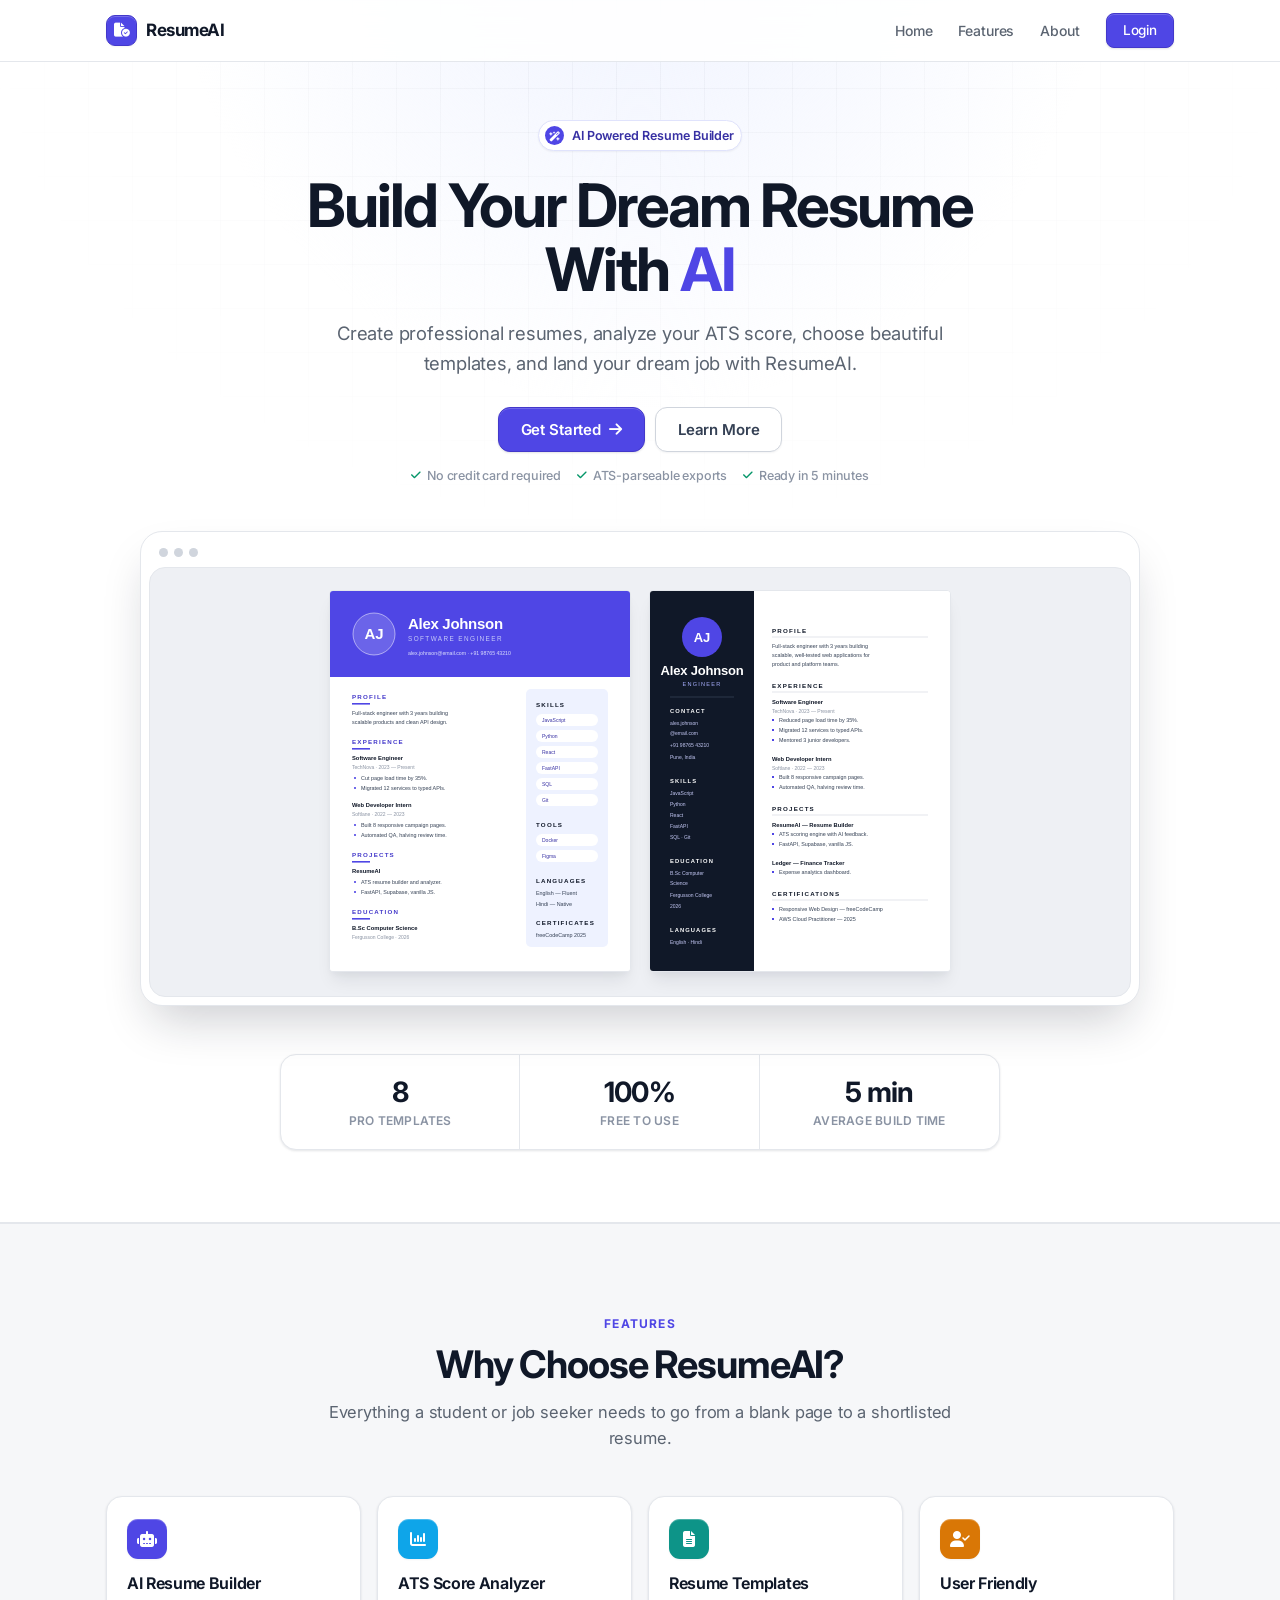
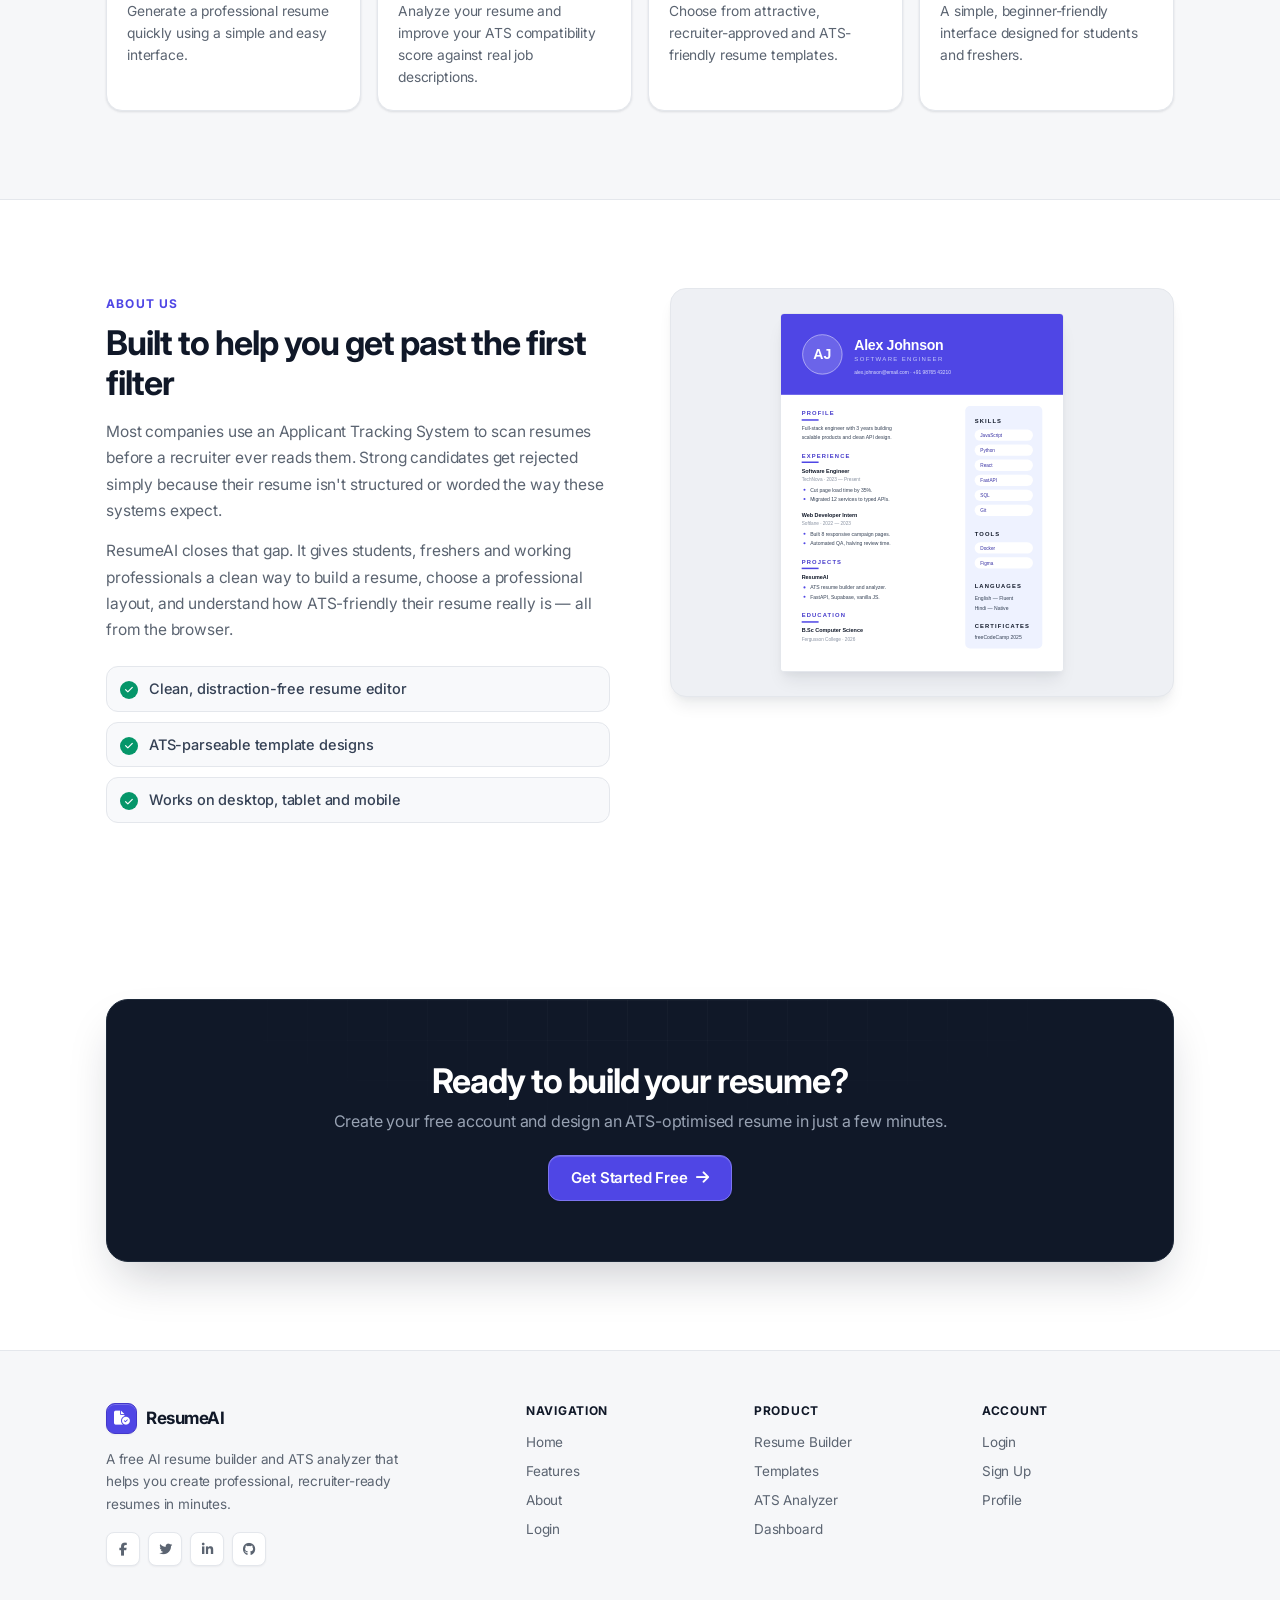
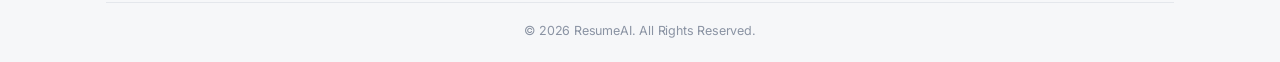
==== frontend/index.html @ 6f4b4460 "Add four resume templates and remove photo-implying shape from Creative" ====
<!DOCTYPE html>
<html lang="en">

<head>
  <meta charset="UTF-8">
  <meta name="viewport" content="width=device-width, initial-scale=1.0">
  <title>ResumeAI — AI Resume Builder &amp; ATS Analyzer</title>
  <meta name="description"
    content="ResumeAI helps you create ATS-friendly resumes with AI, choose professional templates and check your ATS score — free and easy to use.">
  <link rel="icon" type="image/svg+xml" href="assets/icons/favicon.svg">

  <link rel="preconnect" href="https://fonts.googleapis.com">
  <link rel="preconnect" href="https://fonts.gstatic.com" crossorigin>
  <link href="https://fonts.googleapis.com/css2?family=Poppins:wght@300;400;500;600;700&display=swap" rel="stylesheet">
  <link rel="stylesheet" href="https://cdnjs.cloudflare.com/ajax/libs/font-awesome/6.7.2/css/all.min.css">

  <link rel="stylesheet" href="css/style.css?v=13">
</head>

<body>

  <!-- ============ NAVIGATION BAR ============ -->
  <header class="navbar">
    <nav class="container nav-inner">
      <a href="index.html" class="logo">
        <span class="logo-mark"><i class="fa-solid fa-file-circle-check"></i></span>
        <span>ResumeAI</span>
      </a>

      <button class="nav-toggle" id="navToggle" aria-label="Toggle navigation menu">
        <i class="fa-solid fa-bars"></i>
      </button>

      <div class="nav-links" id="navLinks">
        <a href="index.html">Home</a>
        <a href="#features">Features</a>
        <a href="#about">About</a>
        <a href="login.html" class="btn btn-primary">Login</a>
      </div>
    </nav>
  </header>

  <main>

    <!-- ============ HERO SECTION ============ -->
    <section class="hero">
      <div class="container">
        <span class="tag"><i class="fa-solid fa-wand-magic-sparkles"></i> AI Powered Resume Builder</span>
        <h1>Build Your Dream Resume<br>With <span class="gradient-text">AI</span></h1>
        <p class="lead">
          Create professional resumes, analyze your ATS score, choose beautiful templates,
          and land your dream job with ResumeAI.
        </p>

        <div class="hero-actions">
          <a href="signup.html" class="btn btn-primary btn-lg">
            Get Started <i class="fa-solid fa-arrow-right"></i>
          </a>
          <a href="#features" class="btn btn-outline btn-lg">Learn More</a>
        </div>

        <div class="hero-note">
          <span><i class="fa-solid fa-check"></i> No credit card required</span>
          <span><i class="fa-solid fa-check"></i> ATS-parseable exports</span>
          <span><i class="fa-solid fa-check"></i> Ready in 5 minutes</span>
        </div>

        <!-- Product screenshot frame -->
        <div class="hero-shot">
          <div class="hero-shot-bar"><i></i><i></i><i></i></div>
          <div class="hero-shot-view">
            <img src="assets/images/template-modern.svg" alt="Modern resume template preview">
            <img src="assets/images/template-corporate.svg" alt="Corporate resume template preview">
          </div>
        </div>

        <div class="hero-stats">
          <div><strong>8</strong><span>Pro Templates</span></div>
          <div><strong>100%</strong><span>Free to Use</span></div>
          <div><strong>5 min</strong><span>Average Build Time</span></div>
        </div>
      </div>
    </section>

    <!-- ============ WHY CHOOSE RESUMEAI ============ -->
    <section class="section" id="features">
      <div class="container">
        <div class="section-head">
          <span class="tag">Features</span>
          <h2>Why Choose ResumeAI?</h2>
          <p>Everything a student or job seeker needs to go from a blank page to a shortlisted resume.</p>
        </div>

        <div class="feature-grid">
          <article class="card">
            <div class="card-icon"><i class="fa-solid fa-robot"></i></div>
            <h3>AI Resume Builder</h3>
            <p>Generate a professional resume quickly using a simple and easy interface.</p>
          </article>

          <article class="card">
            <div class="card-icon"><i class="fa-solid fa-chart-column"></i></div>
            <h3>ATS Score Analyzer</h3>
            <p>Analyze your resume and improve your ATS compatibility score against real job descriptions.</p>
          </article>

          <article class="card">
            <div class="card-icon"><i class="fa-solid fa-file-lines"></i></div>
            <h3>Resume Templates</h3>
            <p>Choose from attractive, recruiter-approved and ATS-friendly resume templates.</p>
          </article>

          <article class="card">
            <div class="card-icon"><i class="fa-solid fa-user-check"></i></div>
            <h3>User Friendly</h3>
            <p>A simple, beginner-friendly interface designed for students and freshers.</p>
          </article>
        </div>
      </div>
    </section>

    <!-- ============ ABOUT SECTION ============ -->
    <section class="section about" id="about">
      <div class="container about-grid">
        <div>
          <span class="tag">About Us</span>
          <h2>Built to help you get past the first filter</h2>
          <p>
            Most companies use an Applicant Tracking System to scan resumes before a
            recruiter ever reads them. Strong candidates get rejected simply because
            their resume isn't structured or worded the way these systems expect.
          </p>
          <p>
            ResumeAI closes that gap. It gives students, freshers and working
            professionals a clean way to build a resume, choose a professional layout,
            and understand how ATS-friendly their resume really is — all from the browser.
          </p>

          <ul class="about-list">
            <li><i class="fa-solid fa-check"></i> Clean, distraction-free resume editor</li>
            <li><i class="fa-solid fa-check"></i> ATS-parseable template designs</li>
            <li><i class="fa-solid fa-check"></i> Works on desktop, tablet and mobile</li>
          </ul>
        </div>

        <div class="hero-art">
          <img src="assets/images/template-modern.svg" alt="Preview of a modern ResumeAI resume template">
        </div>
      </div>
    </section>

    <!-- ============ CALL TO ACTION ============ -->
    <section class="section">
      <div class="container">
        <div class="cta-banner">
          <h2>Ready to build your resume?</h2>
          <p>Create your free account and design an ATS-optimised resume in just a few minutes.</p>
          <a href="signup.html" class="btn btn-primary btn-lg">Get Started Free <i class="fa-solid fa-arrow-right"></i></a>
        </div>
      </div>
    </section>

  </main>

  <!-- ============ FOOTER ============ -->
  <footer class="footer">
    <div class="container">
      <div class="footer-grid">
        <div class="footer-about">
          <a href="index.html" class="logo">
            <span class="logo-mark"><i class="fa-solid fa-file-circle-check"></i></span>
            <span>ResumeAI</span>
          </a>
          <p>A free AI resume builder and ATS analyzer that helps you create professional,
            recruiter-ready resumes in minutes.</p>
          <div class="footer-social">
            <a href="#" aria-label="Facebook"><i class="fa-brands fa-facebook-f"></i></a>
            <a href="#" aria-label="Twitter"><i class="fa-brands fa-twitter"></i></a>
            <a href="#" aria-label="LinkedIn"><i class="fa-brands fa-linkedin-in"></i></a>
            <a href="#" aria-label="GitHub"><i class="fa-brands fa-github"></i></a>
          </div>
        </div>

        <div>
          <h4>Navigation</h4>
          <ul class="footer-links">
            <li><a href="index.html">Home</a></li>
            <li><a href="#features">Features</a></li>
            <li><a href="#about">About</a></li>
            <li><a href="login.html">Login</a></li>
          </ul>
        </div>

        <div>
          <h4>Product</h4>
          <ul class="footer-links">
            <li><a href="buildresume.html">Resume Builder</a></li>
            <li><a href="templates.html">Templates</a></li>
            <li><a href="ats.html">ATS Analyzer</a></li>
            <li><a href="dashboard.html">Dashboard</a></li>
          </ul>
        </div>

        <div>
          <h4>Account</h4>
          <ul class="footer-links">
            <li><a href="login.html">Login</a></li>
            <li><a href="signup.html">Sign Up</a></li>
            <li><a href="profile.html">Profile</a></li>
          </ul>
        </div>
      </div>

      <div class="footer-bottom">
        <p>&copy; 2026 ResumeAI. All Rights Reserved.</p>
      </div>
    </div>
  </footer>

  <script src="js/config.js?v=13"></script>
  <script src="js/script.js?v=13"></script>
</body>

</html>
---- frontend/css/style.css ----
/* =========================================================
   SmartResumeAI — style.css (global design system + landing)
   Rich, dense SaaS product aesthetic.

   Layered neutral surfaces · indigo primary with supporting
   semantic hues · real depth (multi-layer shadows) · tighter
   information density · textured backdrops (grid + soft radial
   wash) · elevated cards with inner highlights · badge/pill
   vocabulary · richer landing with logos, metrics, screenshots.

   Loaded on every page. Legacy token NAMES (--emerald, --navy,
   --green/--amber/--red, --radius, --font-serif …) preserved so
   js/script.js and preview.css keep resolving. preview.css
   re-scopes its own palette onto .resume-paper.
   ========================================================= */
@import url('https://fonts.googleapis.com/css2?family=Inter:wght@400;450;500;600;700;800&display=swap');

/* ---------- Design tokens ---------- */
:root{
  /* Neutral ramp — layered, slightly cool */
  --bg:#ffffff;
  --bg-raise:#f6f7f9;
  --bg-sunken:#eef0f4;
  --surface:#ffffff;
  --surface-2:#f8f9fb;
  --surface-3:#f1f3f7;
  --line:#e4e7ec;
  --line-strong:#d0d5dd;

  /* Text ramp */
  --ink:#101828;
  --ink-2:#344054;
  --muted:#5b6471;
  --faint:#8a93a3;

  /* Primary — indigo */
  --accent:#4f46e5;
  --accent-600:#4338ca;
  --accent-700:#3730a3;
  --accent-400:#7c74f0;
  --accent-50:#eef2ff;
  --accent-100:#e0e3fc;
  --accent-200:#c7cbf8;

  /* Supporting semantic hues (used sparingly, for data/status) */
  --sky:#0ea5e9;      --sky-50:#f0f9ff;   --sky-100:#e0f2fe;
  --teal:#0d9488;     --teal-50:#f0fdfa;  --teal-100:#ccfbf1;
  --rose:#e11d48;     --rose-50:#fff1f2;  --rose-100:#ffe4e6;
  --amberc:#d97706;   --amber-50:#fffbeb; --amber-100:#fef3c7;

  /* legacy aliases (JS + preview.css) */
  --emerald:#4f46e5;  --emerald-600:#4338ca; --emerald-700:#3730a3;
  --emerald-50:#eef2ff; --emerald-100:#e0e3fc;
  --navy:#101828; --navy-800:#1d2939; --navy-900:#0c111d;

  --green:#059669;
  --amber:#d97706;
  --red:#e11d48;

  --radius-sm:8px;
  --radius:12px;
  --radius-lg:16px;
  --radius-xl:22px;
  --radius-pill:980px;

  /* Real depth — layered shadows */
  --shadow-xs:0 1px 2px rgba(16,24,40,.05);
  --shadow-sm:0 1px 3px rgba(16,24,40,.08), 0 1px 2px rgba(16,24,40,.04);
  --shadow:0 4px 8px -2px rgba(16,24,40,.08), 0 2px 4px -2px rgba(16,24,40,.05);
  --shadow-md:0 12px 16px -4px rgba(16,24,40,.08), 0 4px 6px -2px rgba(16,24,40,.04);
  --shadow-lg:0 20px 24px -4px rgba(16,24,40,.10), 0 8px 8px -4px rgba(16,24,40,.04);
  --shadow-xl:0 24px 48px -12px rgba(16,24,40,.22);
  --inner-hl:inset 0 1px 0 rgba(255,255,255,.7);
  --ring:0 0 0 4px rgba(79,70,229,.14);

  --font-serif:'Inter',ui-sans-serif,system-ui,-apple-system,"Segoe UI",Roboto,sans-serif;
  --font-display:'Inter',ui-sans-serif,system-ui,-apple-system,"Segoe UI",Roboto,sans-serif;
  --font-sans:'Inter',ui-sans-serif,system-ui,-apple-system,"Segoe UI",Roboto,sans-serif;
  --font-mono:ui-monospace,SFMono-Regular,"SF Mono",Menlo,Consolas,monospace;
}

*{ margin:0; padding:0; box-sizing:border-box; }
html{ scroll-behavior:smooth; }
body{
  font-family:var(--font-sans);
  background:var(--bg);
  color:var(--ink);
  letter-spacing:-.011em;
  -webkit-font-smoothing:antialiased;
  text-rendering:optimizeLegibility;
}
h1,h2,h3,h4,.serif{ font-family:var(--font-display); }
.serif{ font-weight:600; letter-spacing:-.02em; }
::selection{ background:var(--accent-100); color:var(--accent-700); }

/* Reusable texture helpers */
.grid-bg{
  background-image:
    linear-gradient(to right, rgba(16,24,40,.045) 1px, transparent 1px),
    linear-gradient(to bottom, rgba(16,24,40,.045) 1px, transparent 1px);
  background-size:44px 44px;
}

/* ---------- Badges / pills ---------- */
.badge{
  display:inline-flex; align-items:center; gap:6px;
  font-size:12px; font-weight:600; letter-spacing:-.005em;
  padding:4px 9px; border-radius:var(--radius-pill);
  background:var(--surface-3); color:var(--ink-2);
  border:1px solid var(--line);
}
.badge-accent{ background:var(--accent-50); color:var(--accent-700); border-color:var(--accent-100); }
.badge-green{ background:#ecfdf5; color:var(--green); border-color:#a7f3d0; }

/* ---------- Button system ---------- */
.btn{
  display:inline-flex; align-items:center; justify-content:center; gap:8px;
  padding:10px 16px;
  border:1px solid var(--line-strong);
  background:var(--surface);
  color:var(--ink-2);
  border-radius:var(--radius-sm);
  font-family:var(--font-sans);
  font-size:14px; font-weight:600; letter-spacing:-.01em;
  cursor:pointer; text-decoration:none; line-height:1.3;
  box-shadow:var(--shadow-xs), var(--inner-hl);
  transition:background .15s ease, border-color .15s ease, color .15s ease, box-shadow .15s ease;
}
.btn:hover{ background:var(--surface-2); border-color:var(--line-strong); color:var(--ink); }

.btn-primary{
  border-color:var(--accent-600);
  background:var(--accent);
  color:#fff;
  box-shadow:0 1px 2px rgba(16,24,40,.12), inset 0 1px 0 rgba(255,255,255,.18);
}
.btn-primary:hover{ background:var(--accent-600); border-color:var(--accent-700); color:#fff; }

.btn-outline{ background:var(--surface); border-color:var(--line-strong); color:var(--ink-2); }
.btn-outline:hover{ background:var(--surface-2); color:var(--ink); }

.btn-ghost{ border-color:transparent; background:transparent; box-shadow:none; color:var(--accent); }
.btn-ghost:hover{ background:var(--accent-50); color:var(--accent-700); }

.btn-block{ width:100%; }
.btn-lg{ padding:12px 22px; font-size:15px; border-radius:var(--radius); }
.btn-sm{ padding:7px 12px; font-size:13px; }
.btn[disabled]{ opacity:.55; cursor:not-allowed; }

/* =========================================================
   NAVBAR
   ========================================================= */
.navbar{
  position:fixed; top:0; left:0; width:100%;
  padding:0 clamp(18px,4vw,48px); height:62px;
  display:flex; align-items:center;
  background:rgba(255,255,255,.88);
  backdrop-filter:saturate(180%) blur(14px);
  -webkit-backdrop-filter:saturate(180%) blur(14px);
  border-bottom:1px solid var(--line);
  z-index:1000;
}
.nav-inner{ width:100%; display:flex; justify-content:space-between; align-items:center; }
.logo{
  display:inline-flex; align-items:center; gap:9px;
  color:var(--ink); font-family:var(--font-display);
  font-size:17px; font-weight:700; letter-spacing:-.025em; text-decoration:none;
}
.logo i{ color:var(--accent); font-size:17px; }
.logo-mark{
  width:31px; height:31px; border-radius:9px;
  display:inline-flex; align-items:center; justify-content:center;
  background:var(--accent); border:1px solid var(--accent-600);
  box-shadow:var(--shadow-xs), inset 0 1px 0 rgba(255,255,255,.22);
}
.logo-mark i{ font-size:14px; color:#fff; }

.nav-toggle{ display:none; background:none; border:none; color:var(--ink); font-size:20px; cursor:pointer; }
.nav-links{ display:flex; align-items:center; gap:26px; }
.nav-links a{
  color:var(--muted); text-decoration:none;
  font-size:14px; font-weight:500; letter-spacing:-.01em; transition:color .15s ease;
}
.nav-links a:hover{ color:var(--ink); }
.nav-links a.btn{ padding:8px 16px; font-size:13.5px; }
.nav-links a.btn-primary{ color:#fff; }
.nav-links a.btn-primary:hover{ color:#fff; }

/* =========================================================
   HERO — dense, with texture + product shot
   ========================================================= */
.hero{
  position:relative; overflow:hidden;
  padding:120px 24px 72px;
  background:
    radial-gradient(60% 70% at 50% -10%, var(--accent-50) 0%, transparent 62%),
    var(--bg);
  border-bottom:1px solid var(--line);
}
.hero::before{
  content:""; position:absolute; inset:0; pointer-events:none;
  background-image:
    linear-gradient(to right, rgba(16,24,40,.04) 1px, transparent 1px),
    linear-gradient(to bottom, rgba(16,24,40,.04) 1px, transparent 1px);
  background-size:44px 44px;
  mask-image:radial-gradient(70% 60% at 50% 0%, #000 0%, transparent 75%);
  -webkit-mask-image:radial-gradient(70% 60% at 50% 0%, #000 0%, transparent 75%);
}
.hero .container{ position:relative; z-index:1; max-width:1140px; text-align:center; }
.hero .tag{
  display:inline-flex; align-items:center; gap:8px;
  font-size:12.5px; font-weight:600; letter-spacing:-.005em;
  color:var(--accent-700);
  background:var(--surface); border:1px solid var(--accent-100);
  padding:5px 7px 5px 6px; border-radius:var(--radius-pill);
  margin-bottom:22px; box-shadow:var(--shadow-xs);
}
.hero .tag i{
  color:#fff; background:var(--accent); border-radius:var(--radius-pill);
  width:19px; height:19px; display:inline-flex; align-items:center; justify-content:center; font-size:10px;
}
.hero h1{
  font-family:var(--font-display);
  font-size:clamp(36px,5.4vw,60px); font-weight:700;
  line-height:1.07; letter-spacing:-.035em;
  margin:0 auto 18px; max-width:860px; color:var(--ink);
}
.gradient-text{ color:var(--accent); -webkit-text-fill-color:currentColor; }
.hero .lead{
  color:var(--muted);
  font-size:clamp(16px,1.7vw,18.5px); font-weight:400; line-height:1.6; letter-spacing:-.01em;
  margin:0 auto 28px; max-width:620px;
}
.hero-actions{ display:flex; gap:10px; justify-content:center; flex-wrap:wrap; margin-bottom:16px; }
.hero-note{
  display:flex; align-items:center; justify-content:center; gap:16px; flex-wrap:wrap;
  color:var(--faint); font-size:12.5px; font-weight:500; margin-bottom:48px;
}
.hero-note span{ display:inline-flex; align-items:center; gap:6px; }
.hero-note i{ color:var(--green); font-size:11px; }

/* Product screenshot frame */
.hero-shot{
  position:relative; max-width:1000px; margin:0 auto;
  border-radius:var(--radius-xl);
  background:var(--surface);
  border:1px solid var(--line);
  box-shadow:var(--shadow-xl);
  padding:8px;
}
.hero-shot-bar{
  display:flex; align-items:center; gap:6px;
  padding:8px 10px 10px;
}
.hero-shot-bar i{ width:9px; height:9px; border-radius:50%; background:var(--line-strong); display:block; }
/* Resume sheets are portrait — show them whole on a workspace backdrop */
.hero-shot-view{
  border-radius:var(--radius-lg);
  border:1px solid var(--line);
  background:var(--bg-sunken);
  overflow:hidden;
  height:clamp(300px,36vw,430px);
  display:flex; align-items:flex-start; justify-content:center;
  gap:18px; padding:22px 18px 0;
}
.hero-shot img{
  display:block; width:auto; height:auto;
  max-height:100%; max-width:46%;
  border-radius:4px;
  border:1px solid var(--line);
  box-shadow:var(--shadow-md);
  background:#fff;
}

/* Metric strip */
.hero-stats{
  display:grid; grid-template-columns:repeat(3,1fr);
  max-width:720px; margin:48px auto 0;
  background:var(--surface); border:1px solid var(--line);
  border-radius:var(--radius-lg); box-shadow:var(--shadow-sm);
  overflow:hidden;
}
.hero-stats div{ padding:20px 16px; text-align:center; border-right:1px solid var(--line); }
.hero-stats div:last-child{ border-right:none; }
.hero-stats strong{
  display:block; font-family:var(--font-display);
  font-size:28px; font-weight:700; letter-spacing:-.03em; color:var(--ink);
}
.hero-stats span{ font-size:12px; color:var(--faint); letter-spacing:.02em; text-transform:uppercase; font-weight:600; }

/* =========================================================
   SECTIONS
   ========================================================= */
.container{ max-width:1140px; margin:0 auto; padding:0 clamp(18px,4vw,36px); }
.section{ padding:clamp(56px,7vw,88px) 0; }
.section-head{ text-align:center; max-width:660px; margin:0 auto 44px; }
.section-head .tag, .about .tag{
  display:inline-block;
  color:var(--accent); font-weight:700; font-size:12px;
  letter-spacing:.1em; text-transform:uppercase; margin-bottom:12px;
}
.section-head h2{
  font-family:var(--font-display);
  font-size:clamp(27px,3.4vw,38px); font-weight:700;
  letter-spacing:-.03em; line-height:1.15; color:var(--ink); margin-bottom:12px;
}
.section-head p{ color:var(--muted); font-size:16.5px; line-height:1.6; letter-spacing:-.01em; }

#features{ background:var(--bg-raise); border-top:1px solid var(--line); border-bottom:1px solid var(--line); }

/* Dense feature grid — bento-ish, richer cards */
.feature-grid{ display:grid; grid-template-columns:repeat(4,1fr); gap:16px; align-items:stretch; }
.card{
  position:relative;
  background:var(--surface);
  padding:22px 20px;
  border-radius:var(--radius-lg);
  border:1px solid var(--line);
  box-shadow:var(--shadow-sm), var(--inner-hl);
  transition:border-color .15s ease, box-shadow .15s ease;
}
.card:hover{ border-color:var(--line-strong); box-shadow:var(--shadow-md); }
.card-icon{
  width:40px; height:40px; border-radius:11px; margin-bottom:14px;
  display:flex; align-items:center; justify-content:center;
  font-size:16px; color:#fff;
  background:var(--accent);
  box-shadow:var(--shadow-xs), inset 0 1px 0 rgba(255,255,255,.25);
}
.card:nth-child(2) .card-icon{ background:var(--sky); }
.card:nth-child(3) .card-icon{ background:var(--teal); }
.card:nth-child(4) .card-icon{ background:var(--amberc); }
.card h3{ color:var(--ink); margin-bottom:7px; font-size:16px; font-weight:650; letter-spacing:-.02em; }
.card p{ color:var(--muted); line-height:1.6; font-size:13.8px; letter-spacing:-.01em; }

/* About — richer, with a checklist + framed art */
.about{ background:var(--bg); }
.about-grid{ display:grid; grid-template-columns:1fr 1fr; gap:clamp(32px,5vw,60px); align-items:start; }
.about-grid > div:first-child{ padding-top:4px; }
.about-grid h2{
  font-family:var(--font-display);
  font-size:clamp(24px,3vw,34px); font-weight:700; letter-spacing:-.03em; line-height:1.18;
  color:var(--ink); margin-bottom:16px;
}
.about-grid p{ color:var(--muted); line-height:1.7; margin-bottom:14px; font-size:15.5px; letter-spacing:-.01em; }
.about-list{ list-style:none; margin-top:22px; display:grid; gap:10px; }
.about-list li{
  display:flex; align-items:flex-start; gap:11px;
  color:var(--ink-2); font-weight:500; font-size:14.5px; line-height:1.5;
  background:var(--surface-2); border:1px solid var(--line);
  padding:11px 13px; border-radius:var(--radius);
}
.about-list li i{
  color:#fff; font-size:9px; flex:none; margin-top:3px;
  width:18px; height:18px; border-radius:50%;
  display:inline-flex; align-items:center; justify-content:center;
  background:var(--green);
}
.hero-art{
  position:relative;
  border-radius:var(--radius-lg);
  border:1px solid var(--line);
  box-shadow:var(--shadow-md);
  background:var(--bg-sunken);
  overflow:hidden;
  height:clamp(320px,32vw,420px);
  display:flex; align-items:center; justify-content:center;
  padding:24px;
}
.hero-art img{
  display:block; width:auto; height:100%;
  max-width:100%;
  border-radius:4px;
  border:1px solid var(--line);
  box-shadow:var(--shadow-md);
  background:#fff;
}

/* CTA — dense dark panel with texture */
.cta-banner{
  position:relative; overflow:hidden;
  background:var(--navy);
  border:1px solid var(--navy-800);
  border-radius:var(--radius-xl); padding:clamp(40px,6vw,60px) 36px;
  text-align:center; color:#fff;
  box-shadow:var(--shadow-xl);
}
.cta-banner::before{
  content:""; position:absolute; inset:0; pointer-events:none; opacity:.55;
  background-image:
    linear-gradient(to right, rgba(255,255,255,.055) 1px, transparent 1px),
    linear-gradient(to bottom, rgba(255,255,255,.055) 1px, transparent 1px);
  background-size:40px 40px;
  mask-image:radial-gradient(70% 80% at 50% 0%, #000, transparent 72%);
  -webkit-mask-image:radial-gradient(70% 80% at 50% 0%, #000, transparent 72%);
}
.cta-banner > *{ position:relative; z-index:1; }
.cta-banner h2{
  font-family:var(--font-display);
  font-size:clamp(24px,3vw,34px); font-weight:700; letter-spacing:-.03em; margin-bottom:10px; color:#fff;
}
.cta-banner p{ color:#98a2b3; margin-bottom:24px; font-size:16px; letter-spacing:-.01em; }
.cta-banner .btn-primary{ background:var(--accent); border-color:var(--accent-400); }
.cta-banner .btn-primary:hover{ background:var(--accent-600); }

/* =========================================================
   FOOTER
   ========================================================= */
.footer{ background:var(--bg-raise); color:var(--ink); padding:52px 0 24px; border-top:1px solid var(--line); }
.footer-grid{ display:grid; grid-template-columns:2fr 1fr 1fr 1fr; gap:36px; margin-bottom:36px; }
.footer-about .logo{ margin-bottom:14px; }
.footer-about p{ color:var(--muted); line-height:1.7; font-size:13.5px; max-width:300px; }
.footer-social{ display:flex; gap:8px; margin-top:16px; }
.footer-social a{
  width:34px; height:34px; display:flex; align-items:center; justify-content:center;
  border-radius:var(--radius-sm); background:var(--surface); border:1px solid var(--line);
  color:var(--muted); font-size:13px; box-shadow:var(--shadow-xs);
  transition:border-color .15s ease,color .15s ease,background .15s ease; text-decoration:none;
}
.footer-social a:hover{ border-color:var(--accent-200); color:var(--accent); background:var(--accent-50); }
.footer h4{ margin-bottom:13px; font-size:12px; font-weight:700; color:var(--ink); letter-spacing:.06em; text-transform:uppercase; }
.footer-links{ list-style:none; }
.footer-links li{ margin-bottom:9px; }
.footer-links a{ color:var(--muted); text-decoration:none; font-size:13.5px; transition:color .15s ease; }
.footer-links a:hover{ color:var(--accent); }
.footer-bottom{ border-top:1px solid var(--line); padding-top:20px; text-align:center; }
.footer-bottom p{ color:var(--faint); font-size:12.5px; }

/* =========================================================
   RESPONSIVE (landing)
   ========================================================= */
@media(max-width:980px){
  .feature-grid{ grid-template-columns:repeat(2,1fr); }
  .about-grid{ grid-template-columns:1fr; gap:36px; }
}
@media(max-width:760px){
  .nav-toggle{ display:block; }
  .nav-links{
    display:none; position:absolute; top:100%; left:0; width:100%;
    flex-direction:column; gap:0; align-items:stretch;
    background:rgba(255,255,255,.98); backdrop-filter:saturate(180%) blur(14px);
    -webkit-backdrop-filter:saturate(180%) blur(14px);
    border-top:1px solid var(--line); padding:8px 22px 18px;
    box-shadow:var(--shadow-md);
  }
  .nav-links.open{ display:flex; }
  .nav-links a{ padding:12px 0; width:100%; }
  .nav-links a.btn{ margin-top:8px; justify-content:center; }
  .feature-grid{ grid-template-columns:1fr; }
  .footer-grid{ grid-template-columns:1fr 1fr; }
  .hero-stats{ grid-template-columns:1fr; }
  .hero-stats div{ border-right:none; border-bottom:1px solid var(--line); }
  .hero-stats div:last-child{ border-bottom:none; }
}

/* =========================================================
   APP SHELL — denser product chrome
   ========================================================= */
.app{ display:flex; min-height:100vh; background:var(--bg-raise); }

/* ---------- Sidebar ---------- */
.sidebar{
  position:fixed; top:0; left:0; width:240px; height:100vh;
  background:var(--surface);
  border-right:1px solid var(--line);
  padding:18px 12px; display:flex; flex-direction:column; z-index:100;
}
.sidebar .logo{ margin-bottom:22px; padding-left:6px; }
.sidebar-menu{ display:flex; flex-direction:column; gap:2px; flex:1; }
.sidebar-menu a{
  position:relative;
  display:flex; align-items:center; gap:10px;
  color:var(--muted); text-decoration:none;
  padding:8px 11px; border-radius:var(--radius-sm);
  font-size:13.5px; font-weight:550; letter-spacing:-.01em;
  transition:background .15s ease, color .15s ease;
}
.sidebar-menu a i{ width:18px; text-align:center; font-size:14px; color:var(--faint); transition:color .15s ease; }
.sidebar-menu a:hover{ background:var(--surface-3); color:var(--ink); }
.sidebar-menu a:hover i{ color:var(--ink-2); }
.sidebar-menu a.active{
  color:var(--accent-700); background:var(--accent-50);
  box-shadow:inset 0 0 0 1px var(--accent-100);
}
.sidebar-menu a.active i{ color:var(--accent); }

.sidebar-foot{ border-top:1px solid var(--line); padding-top:10px; }
.sidebar-foot a{
  display:flex; align-items:center; gap:10px;
  color:var(--muted); text-decoration:none;
  padding:8px 11px; border-radius:var(--radius-sm);
  font-size:13.5px; font-weight:550; letter-spacing:-.01em;
  transition:background .15s ease, color .15s ease;
}
.sidebar-foot a:hover{ background:var(--rose-50); color:var(--rose); }

.sidebar-backdrop{ display:none; position:fixed; inset:0; background:rgba(16,24,40,.45); z-index:90; }
.sidebar-backdrop.show{ display:block; }

/* ---------- Main + topbar ---------- */
.main{ flex:1; margin-left:240px; min-width:0; display:flex; flex-direction:column; }
.topbar{
  display:flex; align-items:center; justify-content:space-between; gap:14px;
  padding:14px clamp(16px,3vw,28px);
  background:rgba(255,255,255,.9);
  backdrop-filter:saturate(180%) blur(14px);
  -webkit-backdrop-filter:saturate(180%) blur(14px);
  border-bottom:1px solid var(--line);
  position:sticky; top:0; z-index:50;
}
.topbar-left{ display:flex; align-items:center; gap:14px; min-width:0; }
.topbar h1{ font-family:var(--font-display); font-size:19px; font-weight:700; letter-spacing:-.025em; color:var(--ink); line-height:1.3; }
.topbar p{ font-size:12.5px; color:var(--muted); margin-top:2px; line-height:1.4; }
.sidebar-toggle{ display:none; background:none; border:none; color:var(--ink); font-size:19px; cursor:pointer; }
.topbar-right{ display:flex; align-items:center; gap:10px; }
.topbar-avatar{
  width:36px; height:36px; border-radius:50%; overflow:hidden;
  border:1px solid var(--line-strong); display:inline-flex; align-items:center; justify-content:center;
  background:var(--accent-50); flex:none; box-shadow:var(--shadow-xs);
  transition:border-color .15s ease;
}
.topbar-avatar:hover{ border-color:var(--accent-200); }
.topbar-avatar img{ width:100%; height:100%; object-fit:cover; }

.avatar-initials{
  font-family:var(--font-display); font-weight:700; line-height:1; letter-spacing:-.02em; user-select:none;
  color:var(--accent-700);
}
.topbar-avatar .avatar-initials{ font-size:14px; }

.content{ padding:clamp(18px,3vw,26px) clamp(16px,3vw,28px); flex:1; }
/* One shared measure so every app page aligns to the same column */
.content > *{ max-width:1160px; margin-left:auto; margin-right:auto; }
.content-title{
  display:flex; align-items:center; gap:8px;
  font-family:var(--font-display);
  font-size:14.5px; color:var(--ink); margin-bottom:14px; font-weight:650; letter-spacing:-.015em;
}
.content-title i{ color:var(--accent); font-size:13px; }

/* Generic panel */
.panel{
  background:var(--surface);
  border:1px solid var(--line);
  border-radius:var(--radius-lg);
  padding:20px;
  box-shadow:var(--shadow-sm), var(--inner-hl);
}

/* ---------- App shell responsive ---------- */
@media(max-width:900px){
  .sidebar{ left:-252px; transition:left .22s ease; box-shadow:var(--shadow-xl); }
  .sidebar.open{ left:0; }
  .main{ margin-left:0; }
  .sidebar-toggle{ display:block; }
}
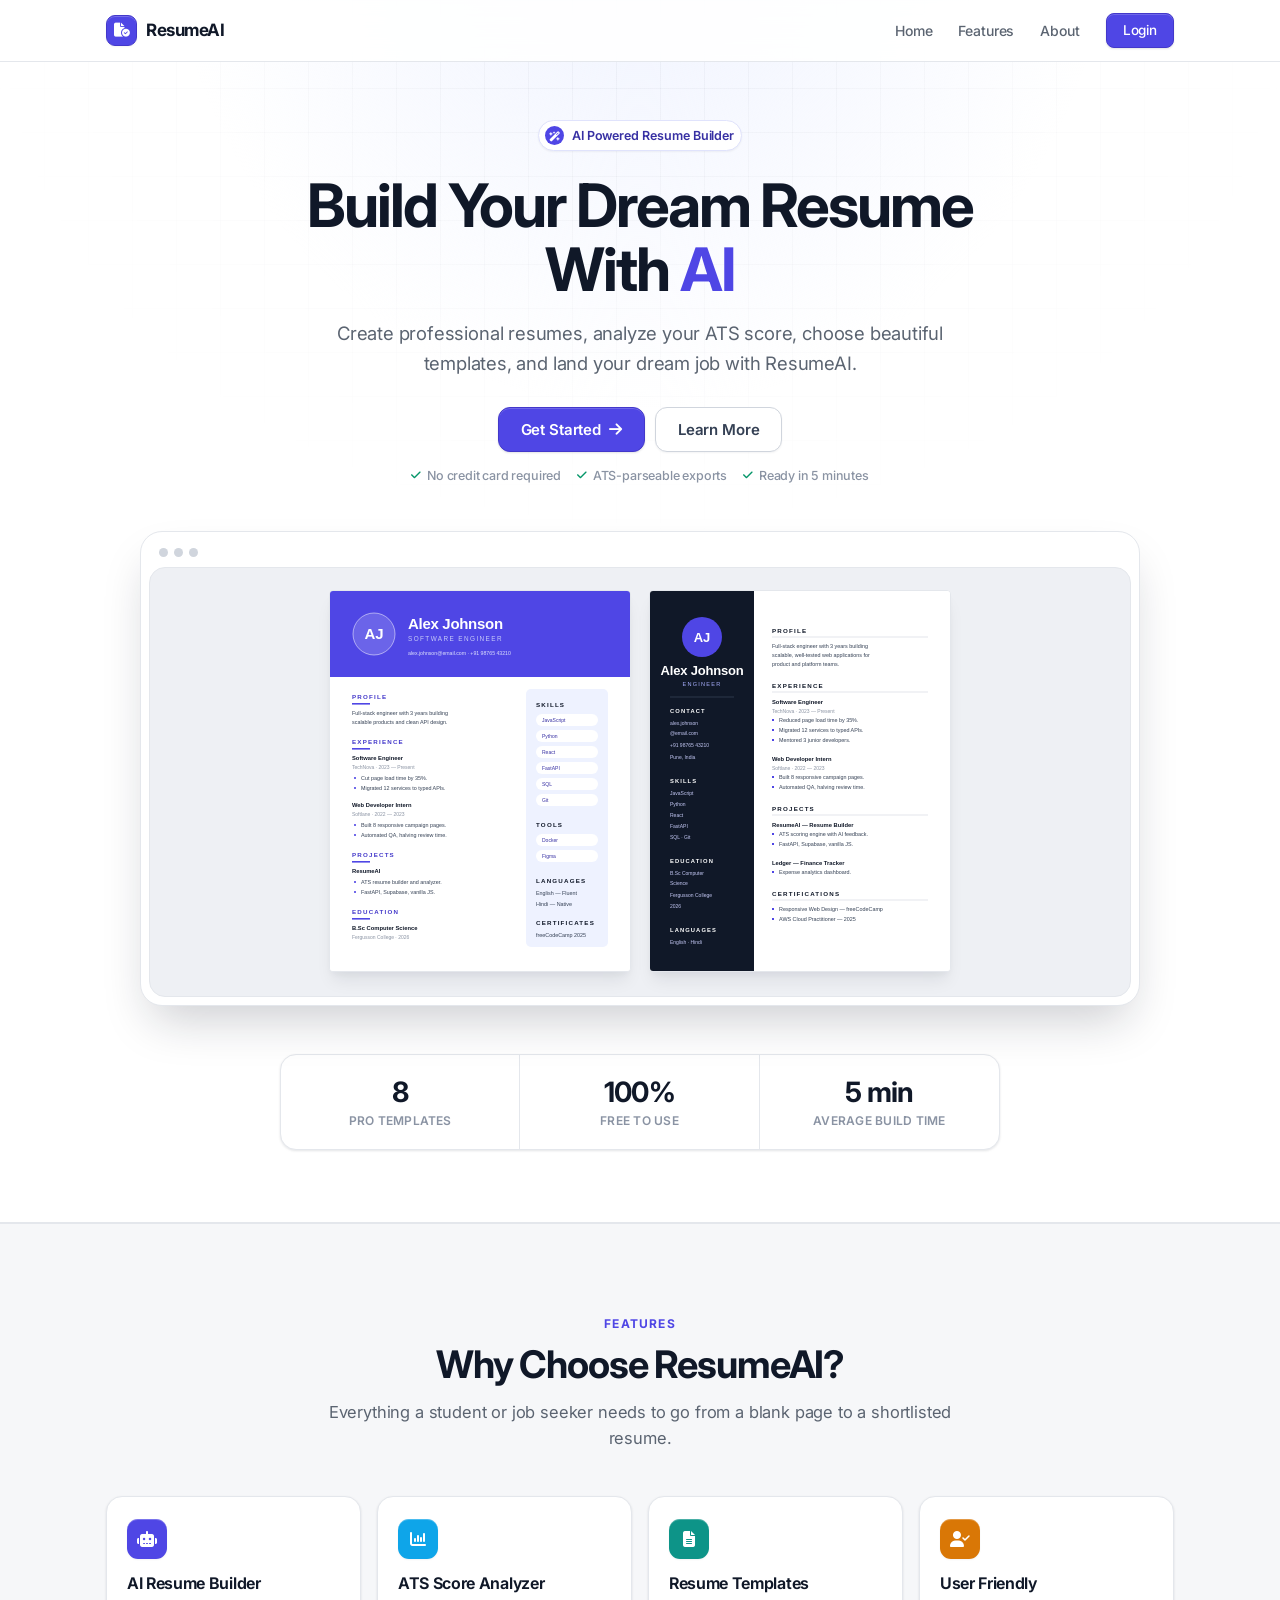
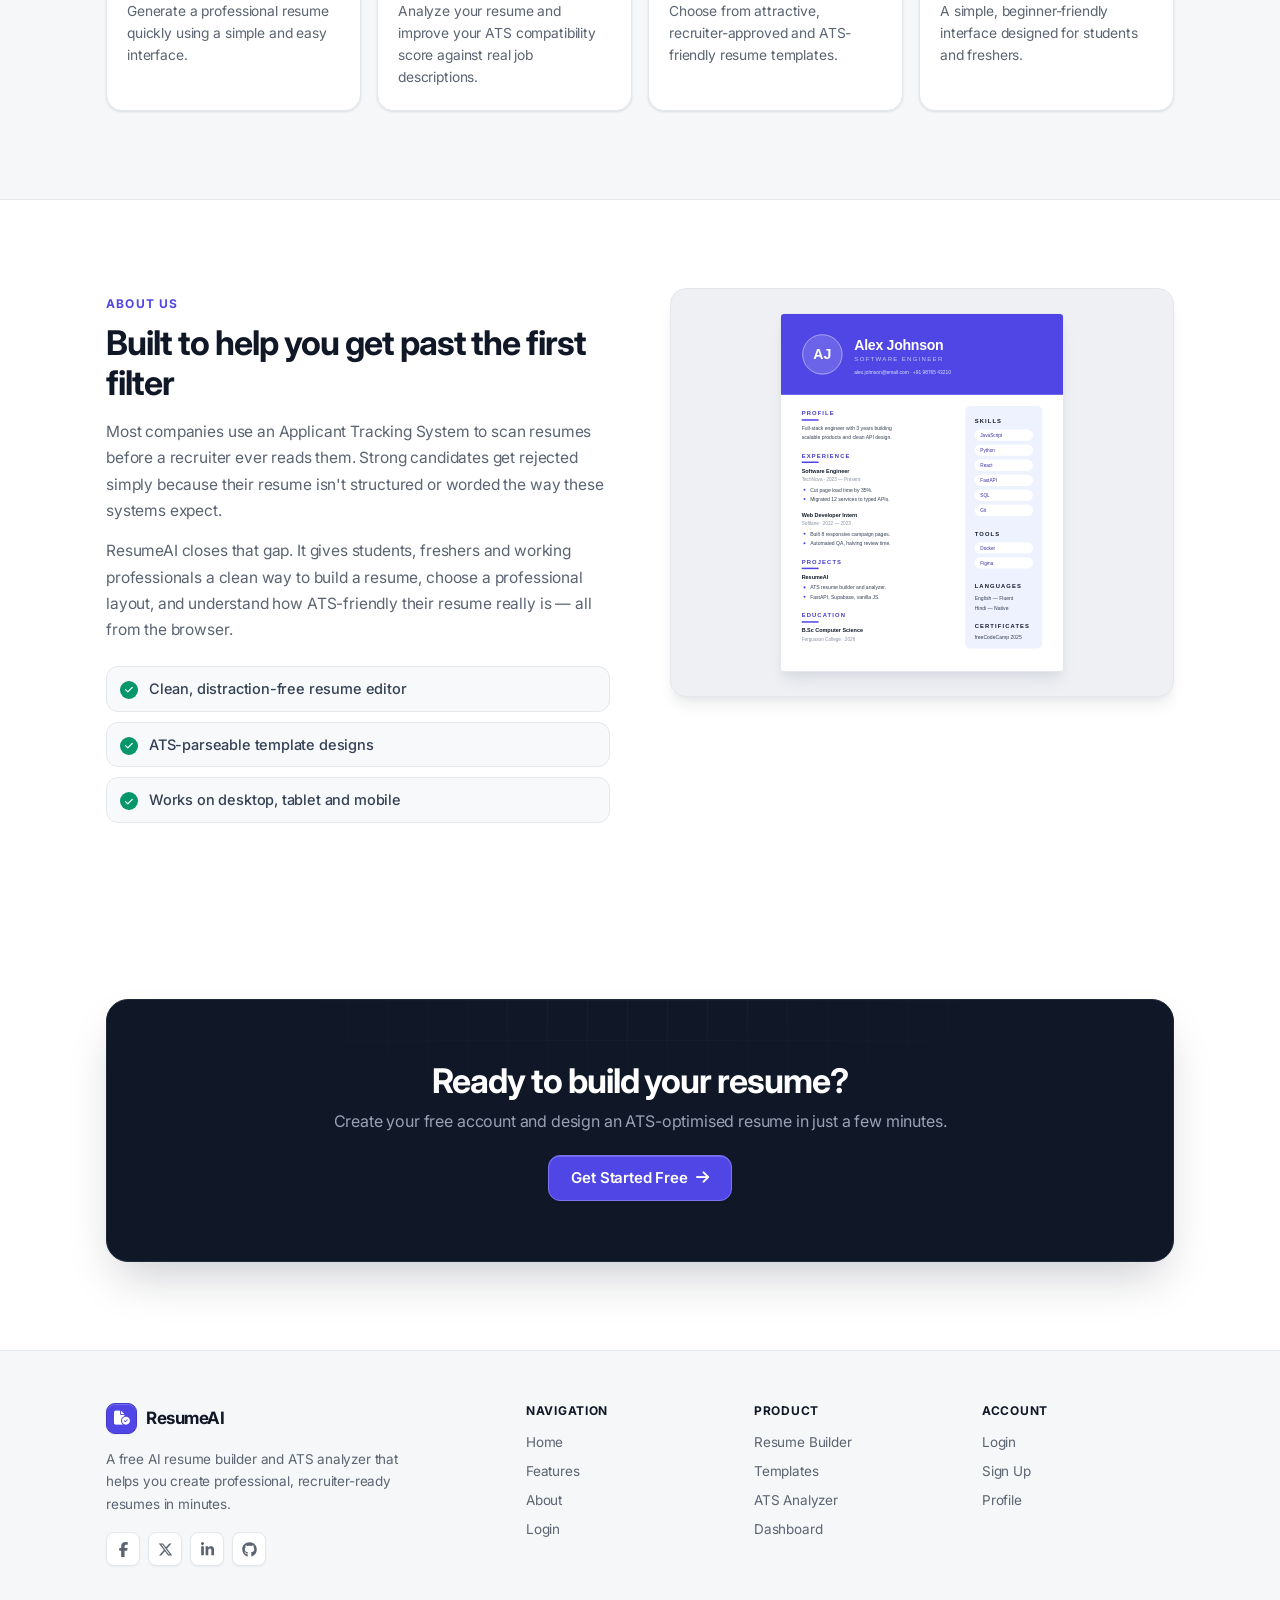
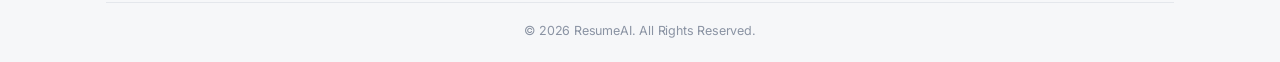
==== commit af3e816a: "Inline social icons to drop the 116KB brands webfont" ====
--- a/frontend/index.html
+++ b/frontend/index.html
@@ -11,10 +11,15 @@
 
   <link rel="preconnect" href="https://fonts.googleapis.com">
   <link rel="preconnect" href="https://fonts.gstatic.com" crossorigin>
-  <link href="https://fonts.googleapis.com/css2?family=Poppins:wght@300;400;500;600;700&display=swap" rel="stylesheet">
-  <link rel="stylesheet" href="https://cdnjs.cloudflare.com/ajax/libs/font-awesome/6.7.2/css/all.min.css">
-
-  <link rel="stylesheet" href="css/style.css?v=13">
+  <link rel="stylesheet"
+        href="https://fonts.googleapis.com/css2?family=Inter:wght@300..700&display=swap">
+  <link rel="preconnect" href="https://cdnjs.cloudflare.com" crossorigin>
+  <!-- Icons are decorative: load non-blocking so they never delay first paint. -->
+  <link rel="stylesheet" href="https://cdnjs.cloudflare.com/ajax/libs/font-awesome/6.7.2/css/all.min.css"
+        media="print" onload="this.media='all'">
+  <noscript><link rel="stylesheet" href="https://cdnjs.cloudflare.com/ajax/libs/font-awesome/6.7.2/css/all.min.css"></noscript>
+
+  <link rel="stylesheet" href="css/style.css?v=17">
 </head>
 
 <body>
@@ -69,8 +74,8 @@
         <div class="hero-shot">
           <div class="hero-shot-bar"><i></i><i></i><i></i></div>
           <div class="hero-shot-view">
-            <img src="assets/images/template-modern.svg" alt="Modern resume template preview">
-            <img src="assets/images/template-corporate.svg" alt="Corporate resume template preview">
+            <img src="assets/images/template-modern.svg" width="300" height="380" loading="eager" fetchpriority="high" decoding="async" alt="Modern resume template preview">
+            <img src="assets/images/template-corporate.svg" width="300" height="380" loading="eager" fetchpriority="high" decoding="async" alt="Corporate resume template preview">
           </div>
         </div>
 
@@ -144,7 +149,7 @@
         </div>
 
         <div class="hero-art">
-          <img src="assets/images/template-modern.svg" alt="Preview of a modern ResumeAI resume template">
+          <img src="assets/images/template-modern.svg" width="300" height="380" loading="lazy" decoding="async" alt="Preview of a modern ResumeAI resume template">
         </div>
       </div>
     </section>
@@ -174,10 +179,12 @@
           <p>A free AI resume builder and ATS analyzer that helps you create professional,
             recruiter-ready resumes in minutes.</p>
           <div class="footer-social">
-            <a href="#" aria-label="Facebook"><i class="fa-brands fa-facebook-f"></i></a>
-            <a href="#" aria-label="Twitter"><i class="fa-brands fa-twitter"></i></a>
-            <a href="#" aria-label="LinkedIn"><i class="fa-brands fa-linkedin-in"></i></a>
-            <a href="#" aria-label="GitHub"><i class="fa-brands fa-github"></i></a>
+            <!-- Inline SVG: these 4 marks were the only reason the 116KB
+                 Font Awesome *brands* webfont was downloaded. -->
+            <a href="#" aria-label="Facebook"><svg width="15" height="15" viewBox="0 0 320 512" fill="currentColor" aria-hidden="true"><path d="M80 299.3V512h116V299.3h86.5l18-97.8H196v-34.6c0-51.7 20.3-71.5 72.7-71.5 16.3 0 29.4 .4 37 1.2V9.4C291.4 3.1 256.4 0 236.2 0 129.3 0 80 50.5 80 159.4v42.1H14v97.8H80z"/></svg></a>
+            <a href="#" aria-label="Twitter"><svg width="15" height="15" viewBox="0 0 512 512" fill="currentColor" aria-hidden="true"><path d="M389.2 48h70.6L305.6 224.2 487 464H345L233.7 318.6 106.5 464H35.8L200.7 275.5 26.8 48H172.4L272.9 180.9 389.2 48zM364.4 421.8h39.1L151.1 88h-42L364.4 421.8z"/></svg></a>
+            <a href="#" aria-label="LinkedIn"><svg width="15" height="15" viewBox="0 0 448 512" fill="currentColor" aria-hidden="true"><path d="M100.3 448H7.4V148.9h92.9V448zM53.8 108.1C24.1 108.1 0 83.5 0 53.8a53.8 53.8 0 0 1 107.6 0c0 29.7-24.1 54.3-53.8 54.3zM447.9 448h-92.7V302.4c0-34.7-.7-79.2-48.3-79.2-48.3 0-55.7 37.7-55.7 76.7V448h-92.8V148.9h89.1v40.8h1.3c12.4-23.5 42.7-48.3 87.9-48.3 94 0 111.3 61.9 111.3 142.3V448z"/></svg></a>
+            <a href="#" aria-label="GitHub"><svg width="15" height="15" viewBox="0 0 496 512" fill="currentColor" aria-hidden="true"><path d="M165.9 397.4c0 2-2.3 3.6-5.2 3.6-3.3 .3-5.6-1.3-5.6-3.6 0-2 2.3-3.6 5.2-3.6 3-.3 5.6 1.3 5.6 3.6zm-31.1-4.5c-.7 2 1.3 4.3 4.3 4.9 2.6 1 5.6 0 6.2-2s-1.3-4.3-4.3-5.2c-2.6-.7-5.5 .3-6.2 2.3zm44.2-1.7c-2.9 .7-4.9 2.6-4.6 4.9 .3 2 2.9 3.3 5.9 2.6 2.9-.7 4.9-2.6 4.6-4.6-.3-1.9-3-3.2-5.9-2.9zM244.8 8C106.1 8 0 113.3 0 252c0 110.9 69.8 205.8 169.5 239.2 12.8 2.3 17.3-5.6 17.3-12.1 0-6.2-.3-40.4-.3-61.4 0 0-70 15-84.7-29.8 0 0-11.4-29.1-27.8-36.6 0 0-22.9-15.7 1.6-15.4 0 0 24.9 2 38.6 25.8 21.9 38.6 58.6 27.5 72.9 20.9 2.3-16 8.8-27.1 16-33.7-55.9-6.2-112.3-14.3-112.3-110.5 0-27.5 7.6-41.3 23.6-58.9-2.6-6.5-11.1-33.3 2.6-67.9 20.9-6.5 69 27 69 27 20-5.6 41.5-8.5 62.8-8.5s42.8 2.9 62.8 8.5c0 0 48.1-33.6 69-27 13.7 34.7 5.2 61.4 2.6 67.9 16 17.7 25.8 31.5 25.8 58.9 0 96.5-58.9 104.2-114.8 110.5 9.2 7.9 17 22.9 17 46.4 0 33.7-.3 75.4-.3 83.6 0 6.5 4.6 14.4 17.3 12.1C428.2 457.8 496 362.9 496 252 496 113.3 383.5 8 244.8 8zM97.2 352.9c-1.3 1-1 3.3 .7 5.2 1.6 1.6 3.9 2.3 5.2 1 1.3-1 1-3.3-.7-5.2-1.6-1.6-3.9-2.3-5.2-1zm-10.8-8.1c-.7 1.3 .3 2.9 2.3 3.9 1.6 1 3.6 .7 4.3-.7 .7-1.3-.3-2.9-2.3-3.9-2-.6-3.6-.3-4.3 .7zm32.4 35.6c-1.6 1.3-1 4.3 1.3 6.2 2.3 2.3 5.2 2.6 6.5 1 1.3-1.3 .7-4.3-1.3-6.2-2.2-2.3-5.2-2.6-6.5-1zm-11.4-14.7c-1.6 1-1.6 3.6 0 5.9s4.3 3.3 5.6 2.3c1.6-1.3 1.6-3.9 0-6.2-1.4-2.3-4-3.3-5.6-2z"/></svg></a>
           </div>
         </div>
 
@@ -217,8 +224,8 @@
     </div>
   </footer>
 
-  <script src="js/config.js?v=13"></script>
-  <script src="js/script.js?v=13"></script>
+  <script src="js/config.js?v=17"></script>
+  <script src="js/script.js?v=17"></script>
 </body>
 
 </html>
--- a/frontend/css/style.css
+++ b/frontend/css/style.css
@@ -13,7 +13,8 @@
    js/script.js and preview.css keep resolving. preview.css
    re-scopes its own palette onto .resume-paper.
    ========================================================= */
-@import url('https://fonts.googleapis.com/css2?family=Inter:wght@400;450;500;600;700;800&display=swap');
+/* Inter is loaded via a <link> in each page's <head>, not @import — an @import
+   here forces a serial waterfall (html → css → import → font css → woff2). */
 
 /* ---------- Design tokens ---------- */
 :root{
@@ -418,6 +419,7 @@
   transition:border-color .15s ease,color .15s ease,background .15s ease; text-decoration:none;
 }
 .footer-social a:hover{ border-color:var(--accent-200); color:var(--accent); background:var(--accent-50); }
+.footer-social svg{ display:block; }
 .footer h4{ margin-bottom:13px; font-size:12px; font-weight:700; color:var(--ink); letter-spacing:.06em; text-transform:uppercase; }
 .footer-links{ list-style:none; }
 .footer-links li{ margin-bottom:9px; }
